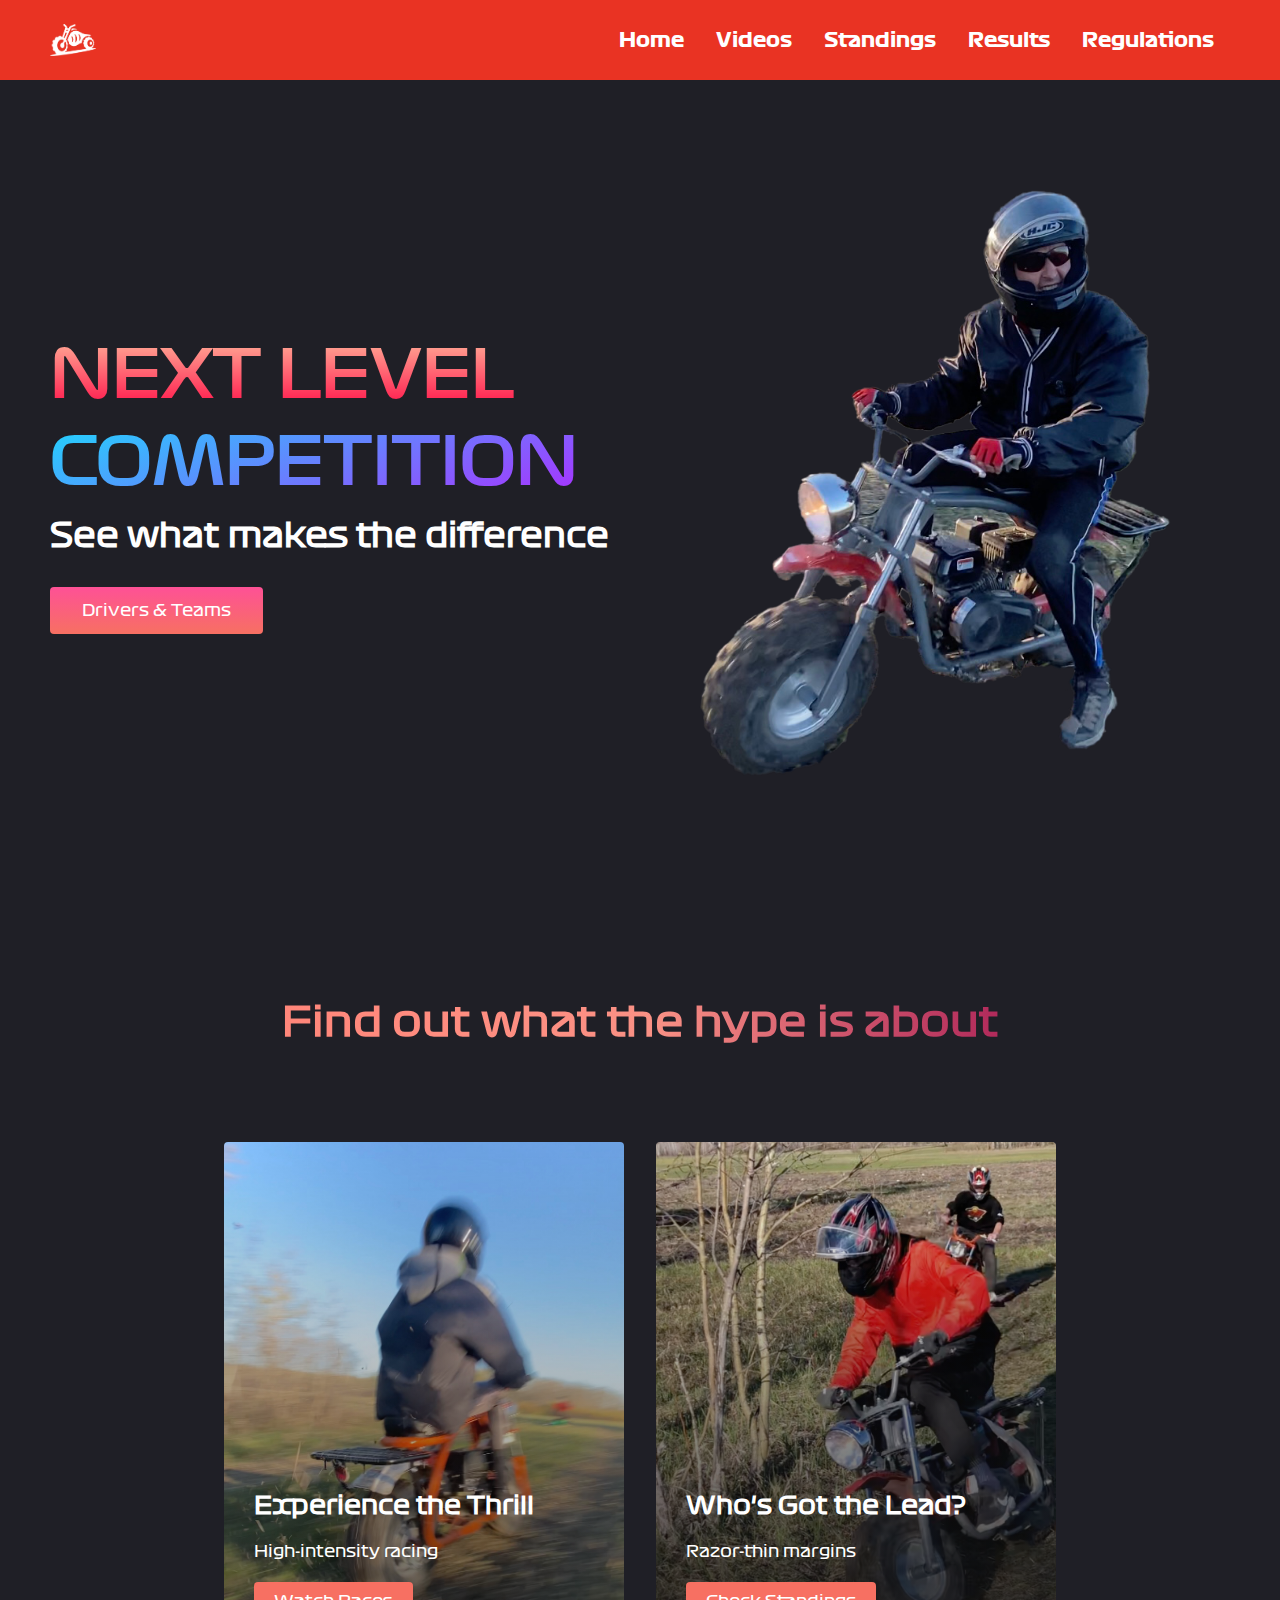
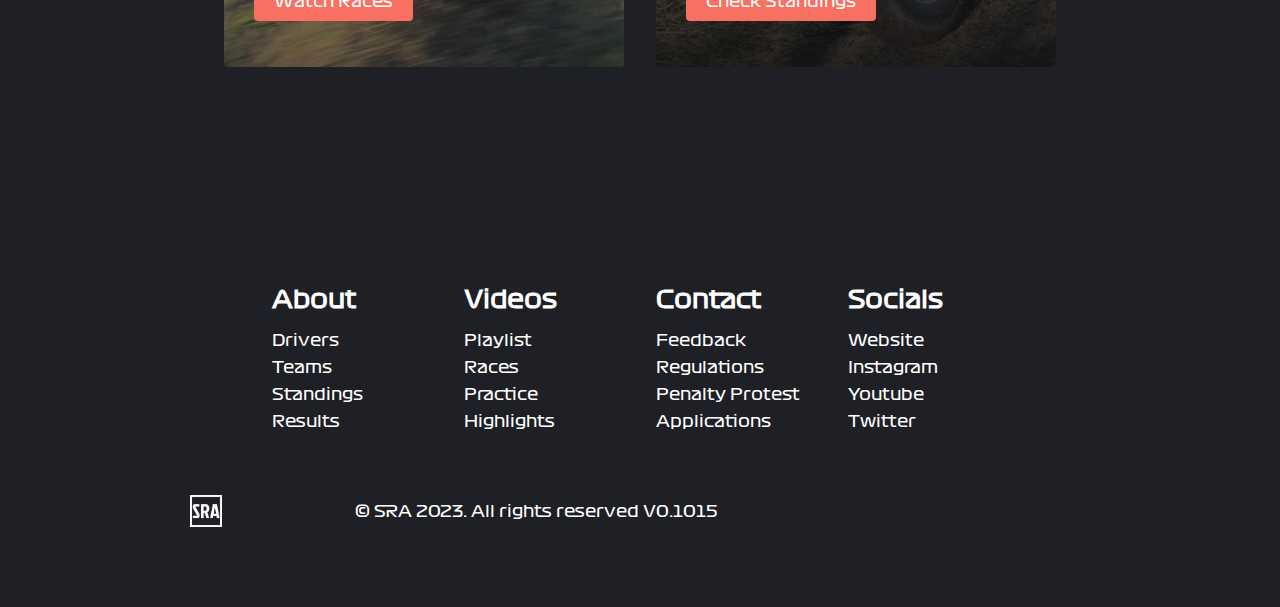
==== index.html @ e465f299 "change title and add colour" ====
<!DOCTYPE html>
<html lang="en">
  <head>
    <meta charset="UTF-8" />
    <meta name="viewport" content="width=device-width, initial-scale=1.0" />
    <meta name="theme-color" content="rgb(233, 51, 35)">
    <title>Mini Bike Racing</title>
    <link rel="stylesheet" href="styles.css" />
    <link
      rel="stylesheet"
      href="https://use.fontawesome.com/releases/v5.14.0/css/all.css"
      integrity="sha384-HzLeBuhoNPvSl5KYnjx0BT+WB0QEEqLprO+NBkkk5gbc67FTaL7XIGa2w1L0Xbgc"
      crossorigin="anonymous"
    />
  </head>
  <body>
    <!-- Navbar Section -->
    <nav class="navbar">
      <div class="navbar__container">
        <a href="/" id="navbar__logo"><img src="images/mbrBanner.PNG" style="height: 32px;"></a>
        <div class="navbar__toggle" id="mobile-menu">
          <span class="bar"></span> <span class="bar"></span>
          <span class="bar"></span>
        </div>
        <ul class="navbar__menu">
          <li class="navbar__item">
            <a href="/" class="navbar__links">Home</a>
          </li>
          <li class="navbar__item">
            <a href="/tech.html" class="navbar__links">Videos</a>
          </li>
          <li class="navbar__item">
            <a href="/" class="navbar__links">Standings</a>
          </li>
          <li class="navbar__item">
            <a href="/" class="navbar__links">Results</a>
          </li>
          <li class="navbar__item">
            <a href="/" class="navbar__links">Regulations</a>
          </li>
        </ul>
      </div>
    </nav>

    <!-- Hero Section -->
    <div class="main">
      <div class="main__container">
        <div class="main__content">
          <h1>NEXT LEVEL</h1>
          <h2>COMPETITION</h2>
          <p>See what makes the difference</p>
          <button class="main__btn"><a href="#">Drivers & Teams</a></button>
        </div>
        <div class="main__img--container">
          <img id="main__img" src="images/Layer 0.png" />
        </div>
      </div>
    </div>

    <!-- Services Section -->
    <div class="services">
      <h1>Find out what the hype is about</h1>
      <div class="services__container">
        <div class="services__card">
          <h2>Experience the Thrill</h2>
          <p>High-intensity racing</p>
          <button>Watch Races</button>
        </div>
        <div class="services__card">
          <h2>Who's Got the Lead?</h2>
          <p>Razor-thin margins</p>
          <button>Check Standings</button>
        </div>
      </div>
    </div>

    <!-- Footer Section -->
    <div class="footer__container">
      <div class="footer__links">
        <div class="footer__link--wrapper">
          <div class="footer__link--items">
            <h2>About</h2>
            <a href="/">Drivers</a> <a href="/">Teams</a>
            <a href="/">Standings</a> <a href="/">Results</a>
          </div>
          <div class="footer__link--items">
            <h2>Videos</h2>
            <a href="/">Playlist</a> <a href="/">Races</a>
            <a href="/">Practice</a> <a href="/">Highlights</a>
          </div>
        </div>
        <div class="footer__link--wrapper">
          <div class="footer__link--items">
            <h2>Contact</h2>
            <a href="/">Feedback</a> <a href="/">Regulations</a>
            <a href="/">Penalty Protest</a> <a href="/">Applications</a>
          </div>
          <div class="footer__link--items">
            <h2>Socials</h2>
            <a href="/">Website</a> <a href="/">Instagram</a>
            <a href="/">Youtube</a> <a href="/">Twitter</a>
          </div>
        </div>
      </div>
      <section class="social__media">
        <div class="social__media--wrap">
          <div class="footer__logo">
            <a href="/" id="footer__logo"><img src="images/sraFooter.PNG" style="height: 32px;"></a>
          </div>
          <p class="website__rights">© SRA 2023. All rights reserved V0.1015</p>
          <div class="social__icons">
            <a
              class="social__icon--link"
              href="/"
              target="_blank"
              aria-label="Safari"
            >
              <i class="fab fa-safari"></i>
            </a>
            <a
              class="social__icon--link"
              href="/"
              target="_blank"
              aria-label="Instagram"
            >
              <i class="fab fa-instagram"></i>
            </a>
            <a
              class="social__icon--link"
              href="/"
              target="_blank"
              aria-label="Youtube"
            >
              <i class="fab fa-youtube"></i>
            </a>
            <a
              class="social__icon--link"
              href="/"
              target="_blank"
              aria-label="Twitter"
            >
              <i class="fab fa-twitter"></i>
            </a>
          </div>
        </div>
      </section>
    </div>
    <script src="app.js"></script>
  </body>
</html>
---- styles.css ----
@font-face {
  font-family: 'Formula1-Regular';
  src: url('fonts/Formula1-Regular.ttf');
}
@font-face {
  font-family: 'Formula1-Bold';
  src: url('fonts/Formula1-Bold.ttf');
}
@font-face {
  font-family: 'Formula1-Black';
  src: url('fonts/Formula1-Black.ttf');
}
@font-face {
  font-family: 'Formula1-Wide';
  src: url('fonts/Formula1-Wide.ttf');
}

* {
  box-sizing: border-box;
  margin: 0;
  padding: 0;
  font-family: 'Formula1-Regular';
}

body {
  background-color: rgb(31, 31, 38);
}

/* -------------------------------------------------- Navbar CSS */
.navbar {
  background: rgb(233, 51, 35);
  height: 80px;
  display: flex;
  justify-content: center;
  align-items: center;
  font-size: 1.2rem;
  position: sticky;
  top: 0;
  z-index: 999;
}

.navbar__container {
  display: flex;
  justify-content: space-between;
  height: 80px;
  z-index: 1;
  width: 100%;
  max-width: 1300px;
  margin-right: auto;
  margin-left: auto;
  padding-right: 50px;
  padding-left: 50px;
}

#navbar__logo {
  background-color: #ff8177;
  background-image: linear-gradient(to top, #ff0844 0%, #ffb199 100%);
  background-size: 100%;
  -webkit-background-clip: text;
  -moz-background-clip: text;
  -webkit-text-fill-color: transparent;
  -moz-text-fill-color: transparent;
  display: flex;
  align-items: center;
  cursor: pointer;
  text-decoration: none;
  font-size: 2rem;
}

.navbar__menu {
  display: flex;
  align-items: center;
  list-style: none;
  text-align: center;
}

.navbar__item {
  height: 48px;
}

.navbar__links {
  font-family: 'Formula1-Bold';
  color: white;
  display: flex;
  align-items: center;
  justify-content: center;
  text-decoration: none;
  padding: 0 1rem;
  height: 100%;
}

.navbar__links:hover {
  background: rgb(31, 31, 38);
  transition: all 0.3s ease;
}

/* -------------------------------------------------- Mobile Responsive */
@media screen and (max-width: 960px) {
  .navbar__container {
    display: flex;
    justify-content: space-between;
    height: 80px;
    z-index: 1;
    width: 100%;
    max-width: 1300px;
    padding: 0;
  }

  .navbar__menu {
    display: grid;
    grid-template-columns: auto;
    margin: 0;
    width: 100%;
    position: absolute;
    top: 50px;
    opacity: 0;
    pointer-events: none;
    transition: all 0.3s ease;
    height: 15rem;
    z-index: -1;
  }

  .navbar__menu.active {
    background: rgb(233, 51, 35);
    top: 100%;
    opacity: 1;
    pointer-events: all;
    transition: all 0.3s ease;
    z-index: 99;
    height: 15rem;
    font-size: 1.2rem;
  }

  #navbar__logo {
    padding-left: 25px;
  }

  .navbar__toggle .bar {
    width: 25px;
    height: 3px;
    margin: 5px auto;
    transition: all 0.3s ease-in-out;
    background: white;
  }

  .navbar__item {
    width: 100%;
  }

  .navbar__links {
    text-align: left;
    padding-top: 0.75rem;
    width: 100%;
    display: table;
  }

  #mobile-menu {
    position: absolute;
    top: 20%;
    right: 5%;
    transform: translate(5%, 20%);
  }

  .navbar__toggle .bar {
    display: block;
    cursor: pointer;
  }

  #mobile-menu.is-active .bar:nth-child(2) {
    opacity: 0;
  }

  #mobile-menu.is-active .bar:nth-child(1) {
    transform: translateY(8px) rotate(-45deg);
  }

  #mobile-menu.is-active .bar:nth-child(3) {
    transform: translateY(-8px) rotate(45deg);
  }
}

/* -------------------------------------------------- Main Content CSS */
.main {
  background-color: rgb(31, 31, 38);
}

.main__container {
  display: grid;
  grid-template-columns: 1fr 1fr;
  align-items: center;
  justify-self: center;
  margin: 0 auto;
  height: 90vh;
  background-color: rgb(31, 31, 38);
  z-index: 1;
  width: 100%;
  max-width: 1300px;
  padding-right: 50px;
  padding-left: 50px;
}

.main__content {
  color: white;
  width: 100%;
}

.main__content h1 {
  font-size: 4rem;
  background-color: #ff8177;
  background-image: linear-gradient(to top, #ff0844 0%, #ffb199 100%);
  background-size: 100%;
  -webkit-background-clip: text;
  -moz-background-clip: text;
  -webkit-text-fill-color: transparent;
  -moz-text-fill-color: transparent;
}

.main__content h2 {
  font-size: 4rem;
  margin-top: 10px;
  background-color: #ff8177;
  background-image: linear-gradient(-20deg, #b721ff 0%, #21d4fd 100%);
  background-size: 100%;
  -webkit-background-clip: text;
  -moz-background-clip: text;
  -webkit-text-fill-color: transparent;
  -moz-text-fill-color: transparent;
}

.main__content p {
  margin-top: 1rem;
  font-size: 2rem;
  font-weight: 700;
}

.main__btn {
  font-size: 1rem;
  background-image: linear-gradient(to top, #f77062 0%, #fe5196 100%);
  padding: 14px 32px;
  border: none;
  border-radius: 4px;
  color: white;
  margin-top: 2rem;
  cursor: pointer;
  position: relative;
  transition: all 0.35s;
  outline: none;
}

.main__btn a {
  position: relative;
  z-index: 2;
  color: white;
  text-decoration: none;
}

.main__btn:after {
  position: absolute;
  content: '';
  top: 0;
  left: 0;
  width: 0;
  height: 100%;
  background: #4837ff;
  transition: all 0.35s;
  border-radius: 4px;
}

.main__btn:hover {
  color: white;
}

.main__btn:hover:after {
  width: 100%;
}

.main__img--container {
  text-align: center;
}

#main__img {
  height: 80%;
  width: 80%;
}

/* -------------------------------------------------- Mobile Responsive */
@media screen and (max-width: 768px) {
  .main__container {
    display: grid;
    grid-template-columns: auto;
    align-items: center;
    justify-self: center;
    width: 100%;
    margin: 0 auto;
    height: 90vh;
  }

  .main__content {
    text-align: center;
    margin-bottom: 4rem;
  }

  .main__content h1 {
    font-size: 2.5rem;
    margin-top: 2rem;
  }

  .main__content h2 {
    font-size: 3rem;
  }

  .main__content p {
    margin-top: 1rem;
    font-size: 1.5rem;
  }
}

@media screen and (max-width: 480px) {
  .main__content h1 {
    font-size: 2rem;
    margin-top: 3rem;
  }

  .main__content h2 {
    font-size: 2rem;
  }

  .main__content p {
    margin-top: 2rem;
    font-size: 1.5rem;
  }

  .main__btn {
    padding: 12px 36px;
    margin: 2.5rem 0;
  }
}

/* -------------------------------------------------- Services Section */
.services {
  background: rgb(31, 31, 38);
  display: flex;
  flex-direction: column;
  justify-content: center;
  align-items: center;
  height: 100vh;
}

.services h1 {
  background-color: #ff8177;
  background-image: linear-gradient(
    to right,
    #ff8177 0%,
    #ff867a 0%,
    #ff8c7f 21%,
    #f99185 52%,
    #cf556c 78%,
    #b12a5b 100%
  );
  background-size: 100%;
  -webkit-background-clip: text;
  -moz-background-clip: text;
  -webkit-text-fill-color: transparent;
  -moz-text-fill-color: transparent;
  margin-bottom: 5rem;
  font-size: 2.5rem;
  text-align: center;
}

.services__container {
  display: flex;
  justify-content: center;
  flex-wrap: wrap;
}

.services__card {
  margin: 1rem;
  height: 525px;
  width: 400px;
  border-radius: 4px;
  background-image: linear-gradient(
      to bottom,
      rgba(0, 0, 0, 0) 0%,
      rgba(17, 17, 17, 0.6) 100%
    ),
    url('images/File13.jpg');
  background-size: cover;
  position: relative;
  color: white;
  transform: scale(1);
  transition: 0.2s ease-out;
}

.services__card:before {
  opacity: 0.2;
}

.services__card:nth-child(2) {
  background-image: linear-gradient(
      to bottom,
      rgba(0, 0, 0, 0) 0%,
      rgba(17, 17, 17, 0.9) 100%
    ),
    url('images/File14.jpg');
}

.services__card h2 {
  position: absolute;
  top: 350px;
  left: 30px;
}

.services__card p {
  position: absolute;
  top: 400px;
  left: 30px;
}

.services__card button {
  color: white;
  padding: 10px 20px;
  border: none;
  outline: none;
  border-radius: 4px;
  background: #f77062;
  position: absolute;
  top: 440px;
  left: 30px;
  font-size: 1rem;
}

.services__card button:hover {
  cursor: pointer;
}

.services__card:hover {
  transform: scale(1.075);
  transition: 0.2s ease-in;
  cursor: pointer;
}

@media screen and (max-width: 960px) {
  .services {
    height: 1600px;
  }

  .services h1 {
    font-size: 2rem;
    margin-top: 12rem;
  }
}

@media screen and (max-width: 480px) {
  .services {
    height: 1400px;
  }

  .services h1 {
    font-size: 1.2rem;
  }

  .services__card {
    width: 300px;
  }
}

/* -------------------------------------------------- Footer CSS */
.footer__container {
  background-color: rgb(31, 31, 38);
  padding: 5rem 0;
  display: flex;
  flex-direction: column;
  justify-content: center;
  align-items: center;
}

#footer__logo {
  color: white;
  display: flex;
  align-items: center;
  cursor: pointer;
  text-decoration: none;
  font-size: 2rem;
}

.footer__links {
  width: 100%;
  max-width: 1000px;
  display: flex;
  justify-content: center;
}

.footer__link--wrapper {
  display: flex;
}

.footer__link--items {
  display: flex;
  flex-direction: column;
  align-items: flex-start;
  margin: 16px;
  text-align: left;
  width: 160px;
  box-sizing: border-box;
}

.footer__link--items h2 {
  margin-bottom: 16px;
}

.footer__link--items > h2 {
  color: white;
}

.footer__link--items a {
  color: white;
  text-decoration: none;
  margin-bottom: 0.5rem;
}

.footer__link--items a:hover {
  color: #e9e9e9;
  transition: 0.3s ease-out;
}

/* -------------------------------------------------- Social Icons */
.social__icon--link {
  color: white;
  font-size: 24px;
}

.social__media {
  max-width: 1000px;
  width: 100%;
}

.social__media--wrap {
  display: flex;
  justify-content: space-between;
  align-items: center;
  width: 90%;
  max-width: 1000px;
  margin: 40px auto 0 auto;
}

.social__icons {
  display: flex;
  justify-content: space-between;
  align-items: center;
  width: 240px;
}

.social__logo {
  color: white;
  justify-self: start;
  margin-left: 20px;
  cursor: pointer;
  text-decoration: none;
  font-size: 2rem;
  display: flex;
  align-items: center;
  margin-bottom: 16px;
}

.website__rights {
  color: white;
}

@media screen and (max-width: 820px) {
  .footer__links {
    padding-top: 2rem;
  }

  #footer__logo {
    margin-bottom: 2rem;
  }

  .website__rights {
    margin-bottom: 2rem;
    text-align: center;
  }

  .footer__link--wrapper {
    flex-direction: column;
  }

  .social__media--wrap {
    flex-direction: column;
  }
}

@media screen and (max-width: 480px) {
  .footer__link--items {
    margin: 0;
    padding: 10px;
    width: 100%;
  }
}
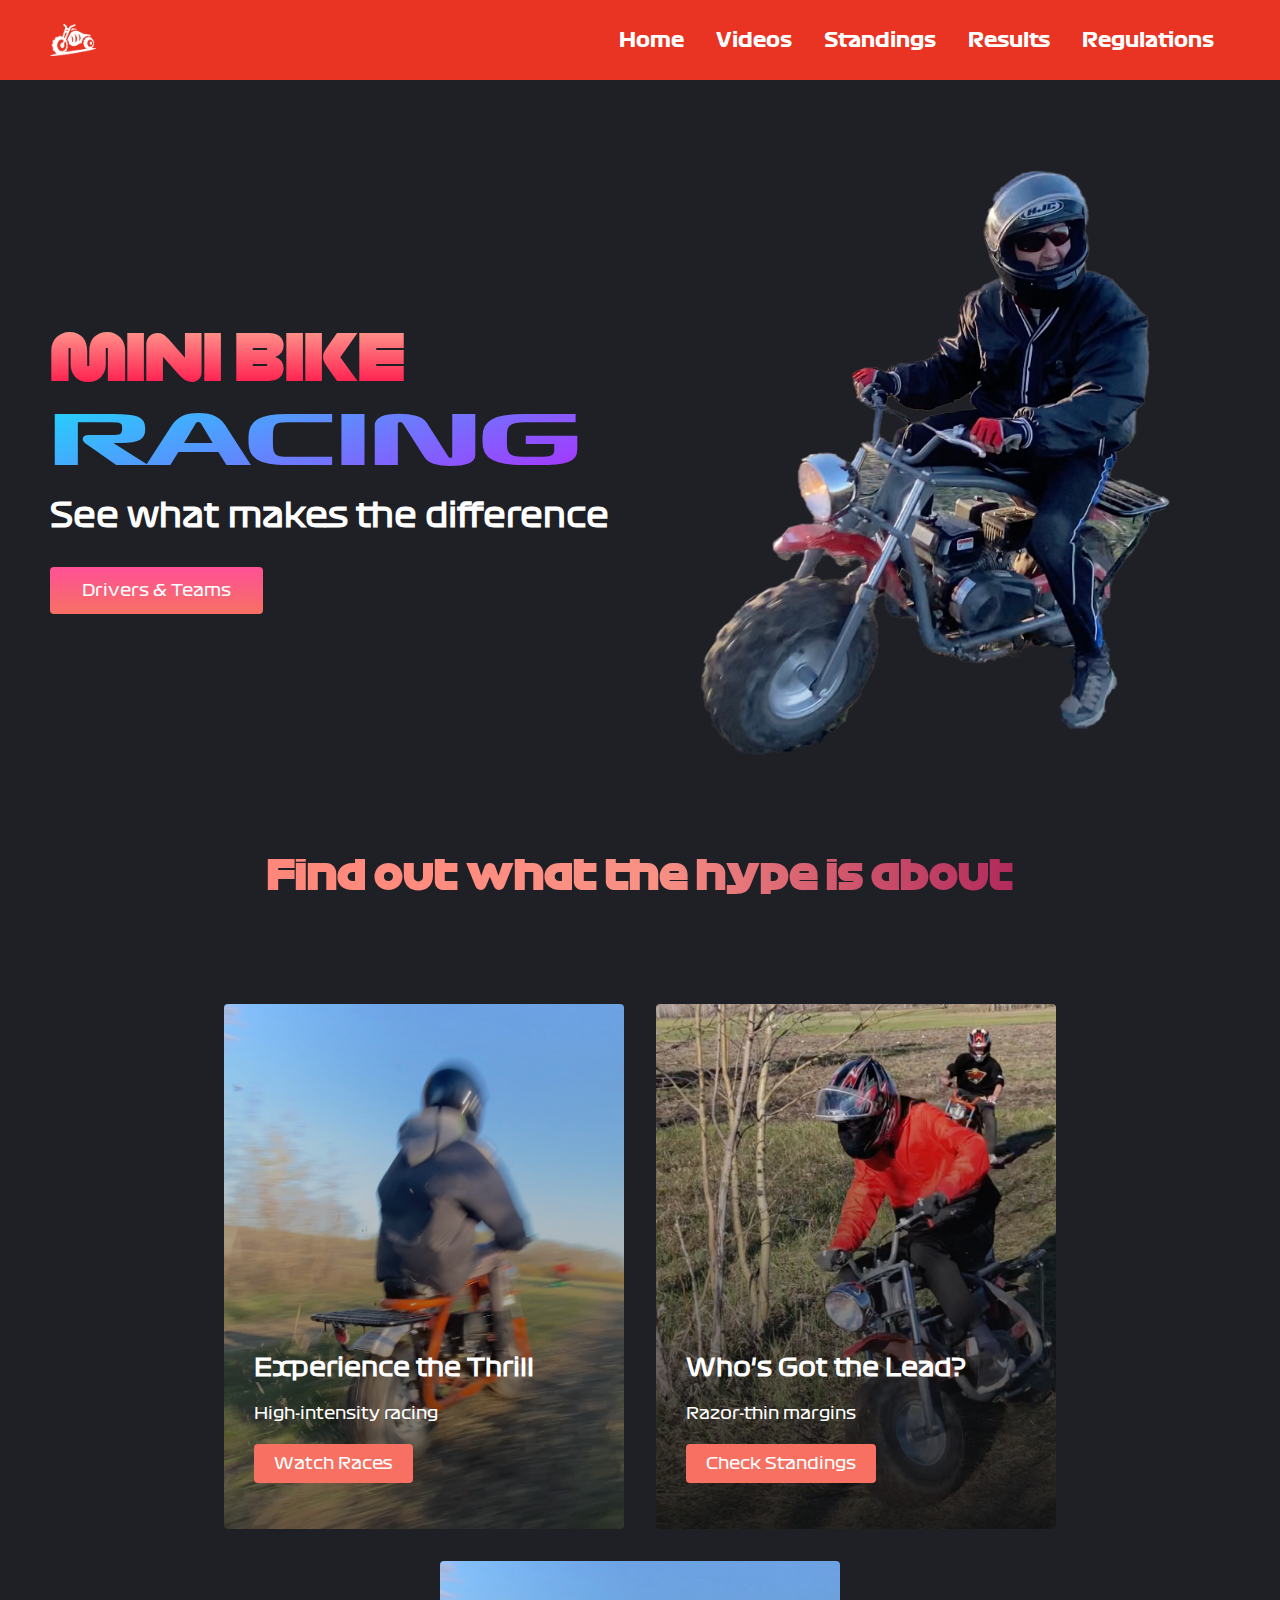
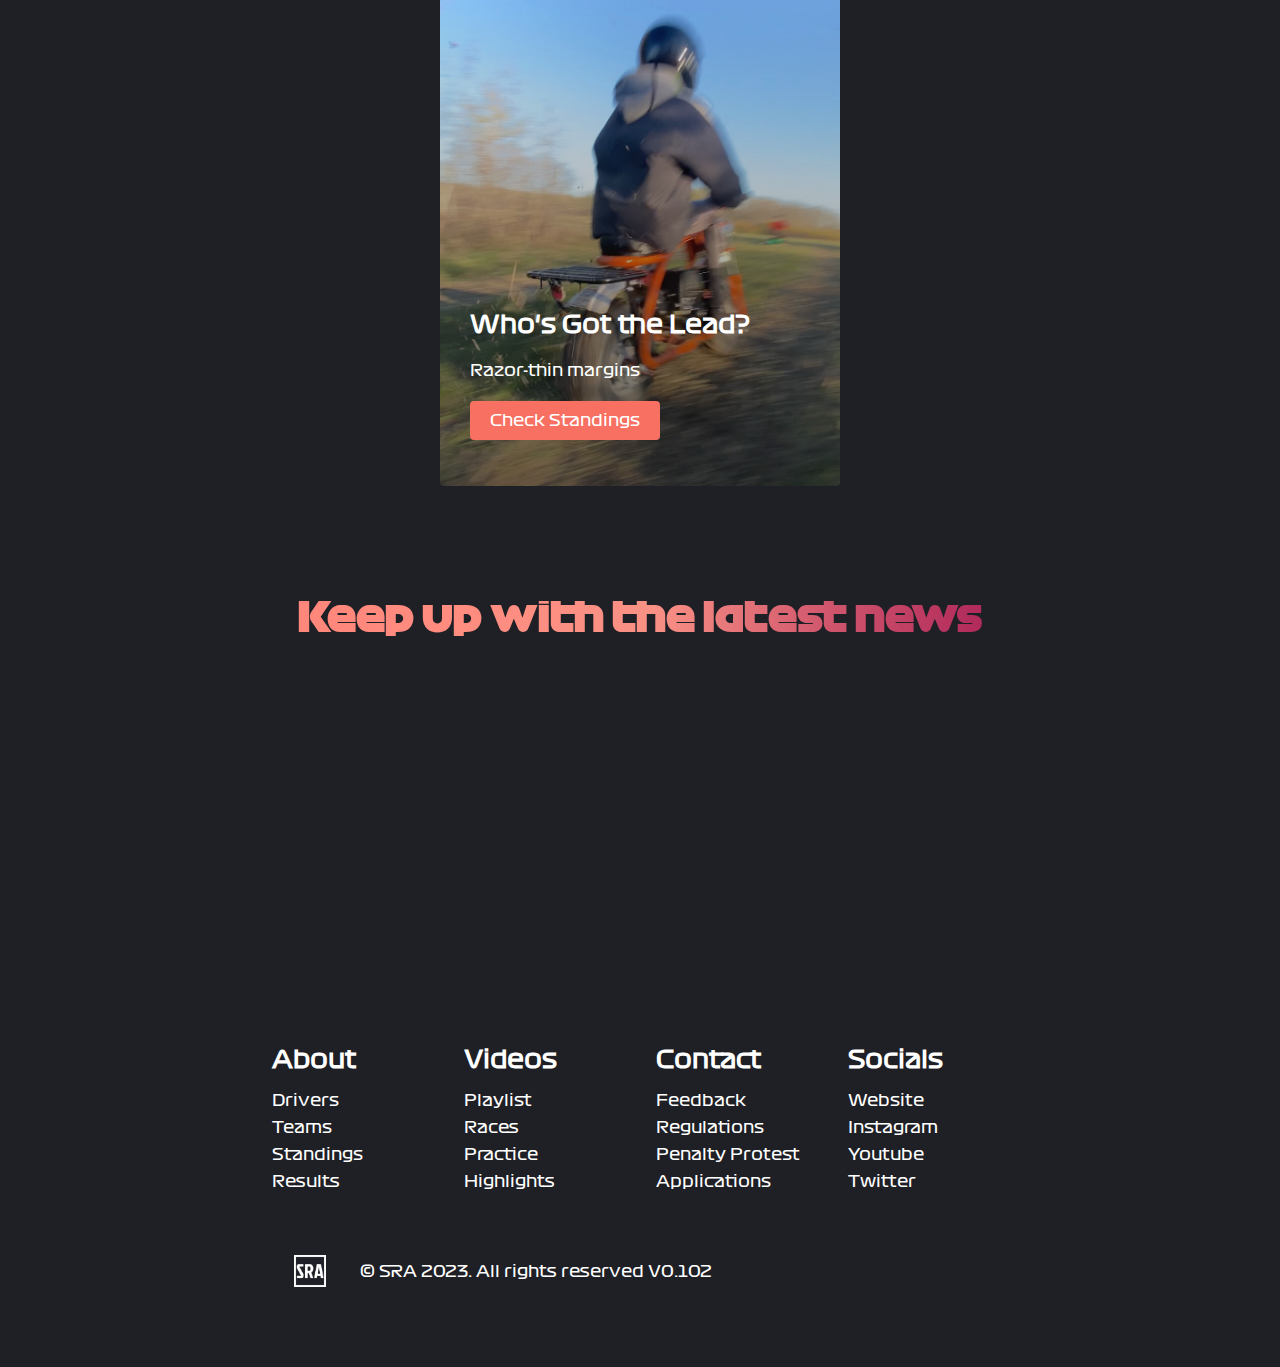
==== commit aeef347d: "spacing and socials" ====
--- a/index.html
+++ b/index.html
@@ -3,7 +3,8 @@
   <head>
     <meta charset="UTF-8" />
     <meta name="viewport" content="width=device-width, initial-scale=1.0" />
-    <meta name="theme-color" content="rgb(233, 51, 35)">
+    <meta name="theme-color" content="rgb(233, 51, 35)" />
+    <link rel="manifest" href="/manifest.json" />
     <title>Mini Bike Racing</title>
     <link rel="stylesheet" href="styles.css" />
     <link
@@ -17,7 +18,9 @@
     <!-- Navbar Section -->
     <nav class="navbar">
       <div class="navbar__container">
-        <a href="/" id="navbar__logo"><img src="images/mbrBanner.PNG" style="height: 32px;"></a>
+        <a href="/" id="navbar__logo"
+          ><img src="images/mbrBanner.PNG" style="height: 32px"
+        /></a>
         <div class="navbar__toggle" id="mobile-menu">
           <span class="bar"></span> <span class="bar"></span>
           <span class="bar"></span>
@@ -46,8 +49,8 @@
     <div class="main">
       <div class="main__container">
         <div class="main__content">
-          <h1>NEXT LEVEL</h1>
-          <h2>COMPETITION</h2>
+          <h1>MINI BIKE</h1>
+          <h2>RACING</h2>
           <p>See what makes the difference</p>
           <button class="main__btn"><a href="#">Drivers & Teams</a></button>
         </div>
@@ -71,7 +74,30 @@
           <p>Razor-thin margins</p>
           <button>Check Standings</button>
         </div>
+        <div class="services__card">
+          <h2>Who's Got the Lead?</h2>
+          <p>Razor-thin margins</p>
+          <button>Check Standings</button>
+        </div>
       </div>
+    </div>
+
+    <!-- Social Section -->
+    <div class="socials">
+      <h1>Keep up with the latest news</h1>
+      <div class="social__container">
+        <div class="socials__card">
+          <figure data-behold-id="Xzd3lpAfRhgJhJ6lMjYd"></figure>
+          <script src="https://w.behold.so/widget.js" type="module"></script>
+        </div>
+      </div>
+
+      <div class="social__container">
+        <div class="socials__card">
+          <iframe src="https://www.youtube.com/embed?listType=playlist&list=UU7q4B9eYAi0Mel7xm62YcnQ" frameBorder="0"></iframe>
+          <iframe src="https://www.youtube.com/embed?listType=playlist&list=UU7q4B9eYAi0Mel7xm62YcnQ&index=2" frameBorder="0"></iframe>
+          <iframe src="https://www.youtube.com/embed?listType=playlist&list=UU7q4B9eYAi0Mel7xm62YcnQ&index=3" frameBorder="0"></iframe>
+        </div>
     </div>
 
     <!-- Footer Section -->
@@ -105,9 +131,11 @@
       <section class="social__media">
         <div class="social__media--wrap">
           <div class="footer__logo">
-            <a href="/" id="footer__logo"><img src="images/sraFooter.PNG" style="height: 32px;"></a>
+            <a href="/" id="footer__logo"
+              ><img src="images/sraFooter.PNG" style="height: 32px"
+            /></a>
           </div>
-          <p class="website__rights">© SRA 2023. All rights reserved V0.1015</p>
+          <p class="website__rights">© SRA 2023. All rights reserved V0.102</p>
           <div class="social__icons">
             <a
               class="social__icon--link"
--- a/styles.css
+++ b/styles.css
@@ -1,29 +1,33 @@
 @font-face {
-  font-family: 'Formula1-Regular';
-  src: url('fonts/Formula1-Regular.ttf');
+  font-family: "Formula1-Regular";
+  src: url("fonts/Formula1-Regular.ttf");
 }
 @font-face {
-  font-family: 'Formula1-Bold';
-  src: url('fonts/Formula1-Bold.ttf');
+  font-family: "Formula1-Bold";
+  src: url("fonts/Formula1-Bold.ttf");
 }
 @font-face {
-  font-family: 'Formula1-Black';
-  src: url('fonts/Formula1-Black.ttf');
+  font-family: "Formula1-Black";
+  src: url("fonts/Formula1-Black.ttf");
 }
 @font-face {
-  font-family: 'Formula1-Wide';
-  src: url('fonts/Formula1-Wide.ttf');
+  font-family: "Formula1-Wide";
+  src: url("fonts/Formula1-Wide.ttf");
 }
 
 * {
   box-sizing: border-box;
   margin: 0;
   padding: 0;
-  font-family: 'Formula1-Regular';
+  font-family: "Formula1-Regular";
 }
 
 body {
   background-color: rgb(31, 31, 38);
+}
+
+h1 {
+  font-family: "Formula1-Black";
 }
 
 /* -------------------------------------------------- Navbar CSS */
@@ -79,7 +83,7 @@
 }
 
 .navbar__links {
-  font-family: 'Formula1-Bold';
+  font-family: "Formula1-Bold";
   color: white;
   display: flex;
   align-items: center;
@@ -190,7 +194,9 @@
   align-items: center;
   justify-self: center;
   margin: 0 auto;
-  height: 90vh;
+  height: 100%;
+  /* height: 90vh; */
+  margin-top: 10vh;
   background-color: rgb(31, 31, 38);
   z-index: 1;
   width: 100%;
@@ -206,6 +212,7 @@
 
 .main__content h1 {
   font-size: 4rem;
+  font-family: "Formula1-Black";
   background-color: #ff8177;
   background-image: linear-gradient(to top, #ff0844 0%, #ffb199 100%);
   background-size: 100%;
@@ -217,6 +224,7 @@
 
 .main__content h2 {
   font-size: 4rem;
+  font-family: "Formula1-Wide";
   margin-top: 10px;
   background-color: #ff8177;
   background-image: linear-gradient(-20deg, #b721ff 0%, #21d4fd 100%);
@@ -256,7 +264,7 @@
 
 .main__btn:after {
   position: absolute;
-  content: '';
+  content: "";
   top: 0;
   left: 0;
   width: 0;
@@ -292,7 +300,7 @@
     justify-self: center;
     width: 100%;
     margin: 0 auto;
-    height: 90vh;
+    height: 100%;
   }
 
   .main__content {
@@ -343,7 +351,7 @@
   flex-direction: column;
   justify-content: center;
   align-items: center;
-  height: 100vh;
+  height: 100%;
 }
 
 .services h1 {
@@ -362,7 +370,9 @@
   -moz-background-clip: text;
   -webkit-text-fill-color: transparent;
   -moz-text-fill-color: transparent;
-  margin-bottom: 5rem;
+  margin: 10vh 2.5vw;
+  /* margin-top: 10vh;
+  margin-bottom: 5rem; */
   font-size: 2.5rem;
   text-align: center;
 }
@@ -383,7 +393,7 @@
       rgba(0, 0, 0, 0) 0%,
       rgba(17, 17, 17, 0.6) 100%
     ),
-    url('images/File13.jpg');
+    url("images/File13.jpg");
   background-size: cover;
   position: relative;
   color: white;
@@ -401,7 +411,7 @@
       rgba(0, 0, 0, 0) 0%,
       rgba(17, 17, 17, 0.9) 100%
     ),
-    url('images/File14.jpg');
+    url("images/File14.jpg");
 }
 
 .services__card h2 {
@@ -440,20 +450,20 @@
 }
 
 @media screen and (max-width: 960px) {
-  .services {
+  /* .services {
     height: 1600px;
-  }
+  } */
 
   .services h1 {
     font-size: 2rem;
-    margin-top: 12rem;
+    /* margin-top: 12rem; */
   }
 }
 
 @media screen and (max-width: 480px) {
-  .services {
+  /* .services {
     height: 1400px;
-  }
+  } */
 
   .services h1 {
     font-size: 1.2rem;
@@ -462,6 +472,99 @@
   .services__card {
     width: 300px;
   }
+  .services__container h2 {
+    margin-top: -1rem;
+  }
+}
+
+/* -------------------------------------------------- Socials Section */
+.socials {
+  background: rgb(31, 31, 38);
+  display: flex;
+  flex-direction: column;
+  justify-content: center;
+  align-items: center;
+  height: 100%;
+}
+
+.socials h1 {
+  background-color: #ff8177;
+  background-image: linear-gradient(
+    to right,
+    #ff8177 0%,
+    #ff867a 0%,
+    #ff8c7f 21%,
+    #f99185 52%,
+    #cf556c 78%,
+    #b12a5b 100%
+  );
+  background-size: 100%;
+  -webkit-background-clip: text;
+  -moz-background-clip: text;
+  -webkit-text-fill-color: transparent;
+  -moz-text-fill-color: transparent;
+  margin: 10vh 2.5vw;
+  /* margin-top: 10vh;
+  margin-bottom: 5rem; */
+  font-size: 2.5rem;
+  text-align: center;
+}
+
+.socials__container {
+  display: flex;
+  justify-content: center;
+  flex-wrap: wrap;
+}
+
+.socials__card {
+  text-align: center;
+  margin: 1rem;
+  height: 100%;
+  width: 85vw;
+  border-radius: 4px;
+  position: relative;
+}
+
+.socials__card h2 {
+  position: absolute;
+  top: 350px;
+  left: 30px;
+}
+
+.socials__card p {
+  position: absolute;
+  top: 400px;
+  left: 30px;
+}
+
+@media screen and (max-width: 960px) {
+  /* .socials {
+    height: 1600px;
+  } */
+
+  .socials h1 {
+    font-size: 2rem;
+    /* margin-top: 12rem; */
+  }
+}
+
+@media screen and (max-width: 480px) {
+  /* .socials {
+    height: 50vh;
+  } */
+
+  .socials h1 {
+    font-size: 1.2rem;
+  }
+
+  .socials__card {
+    width: 90vw;
+  }
+}
+
+iframe {
+  margin: 1vh 0.5vw;
+  border-radius: 4px;
 }
 
 /* -------------------------------------------------- Footer CSS */
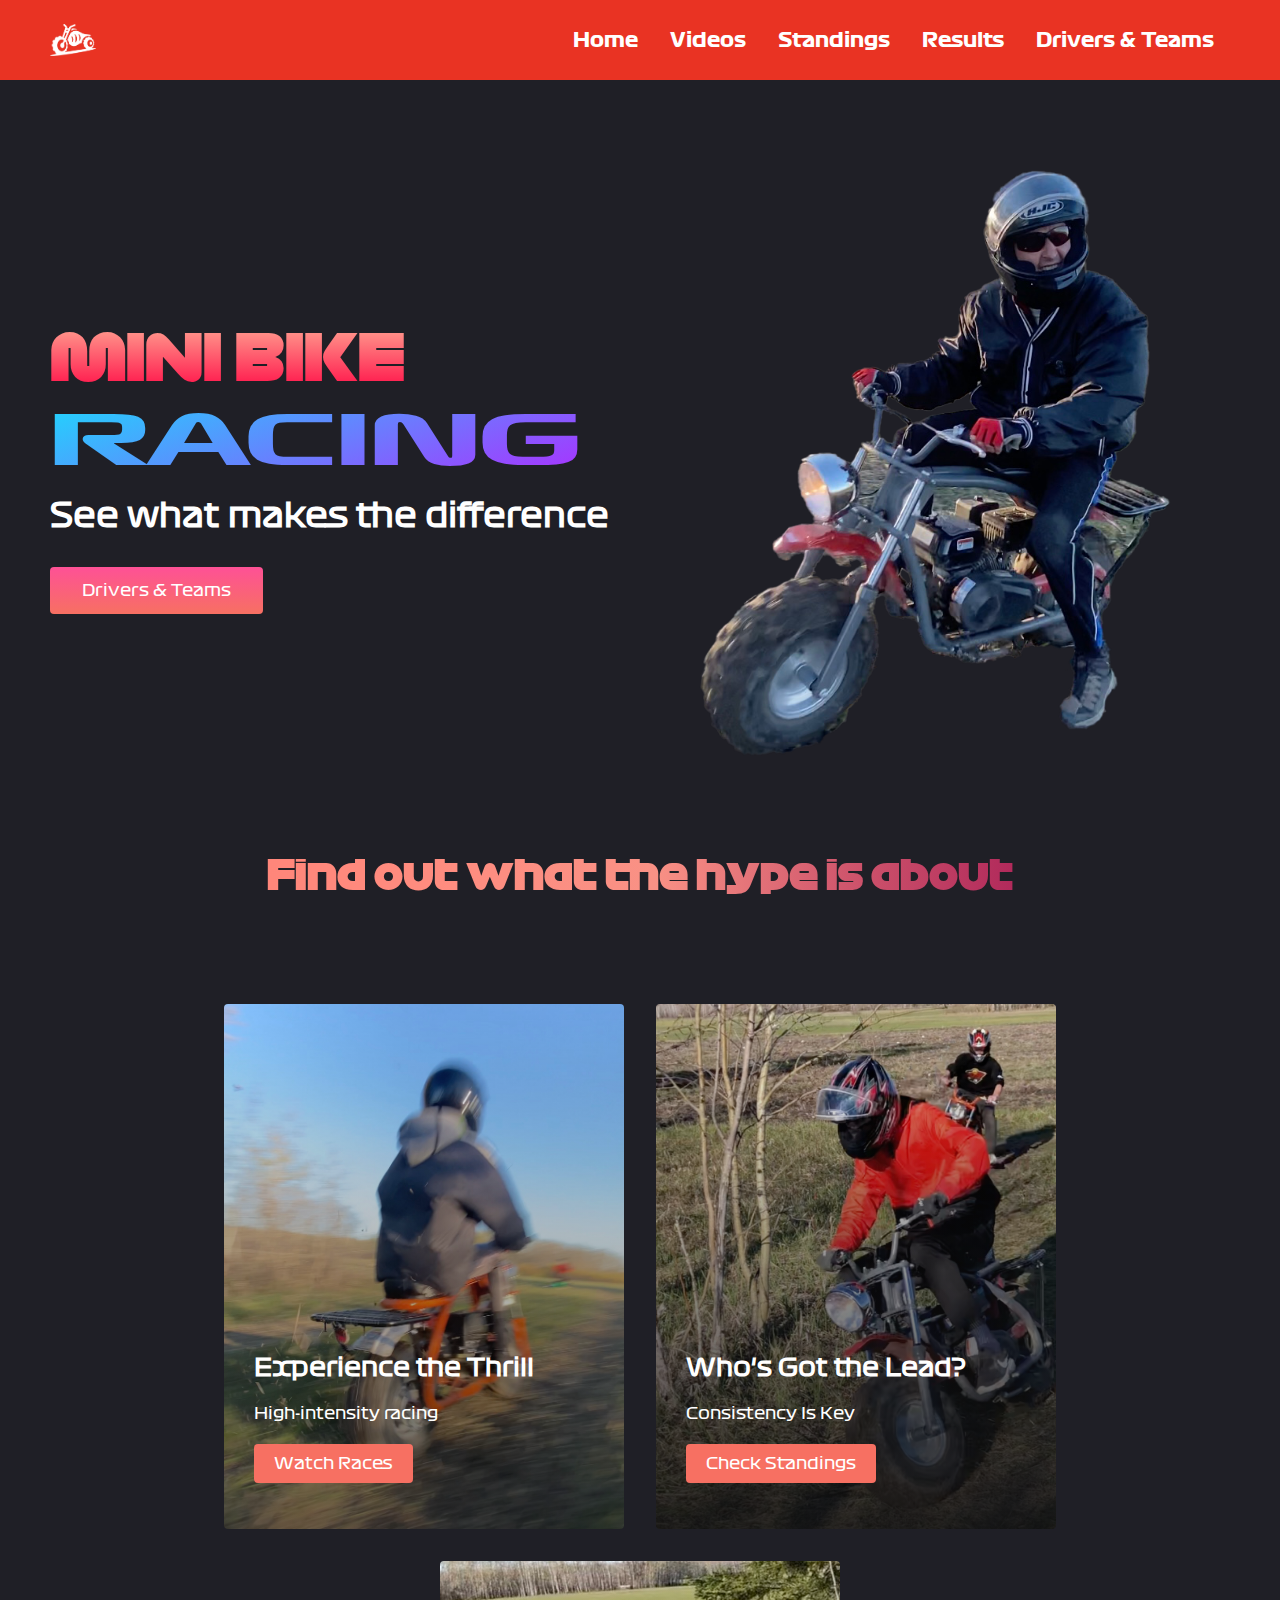
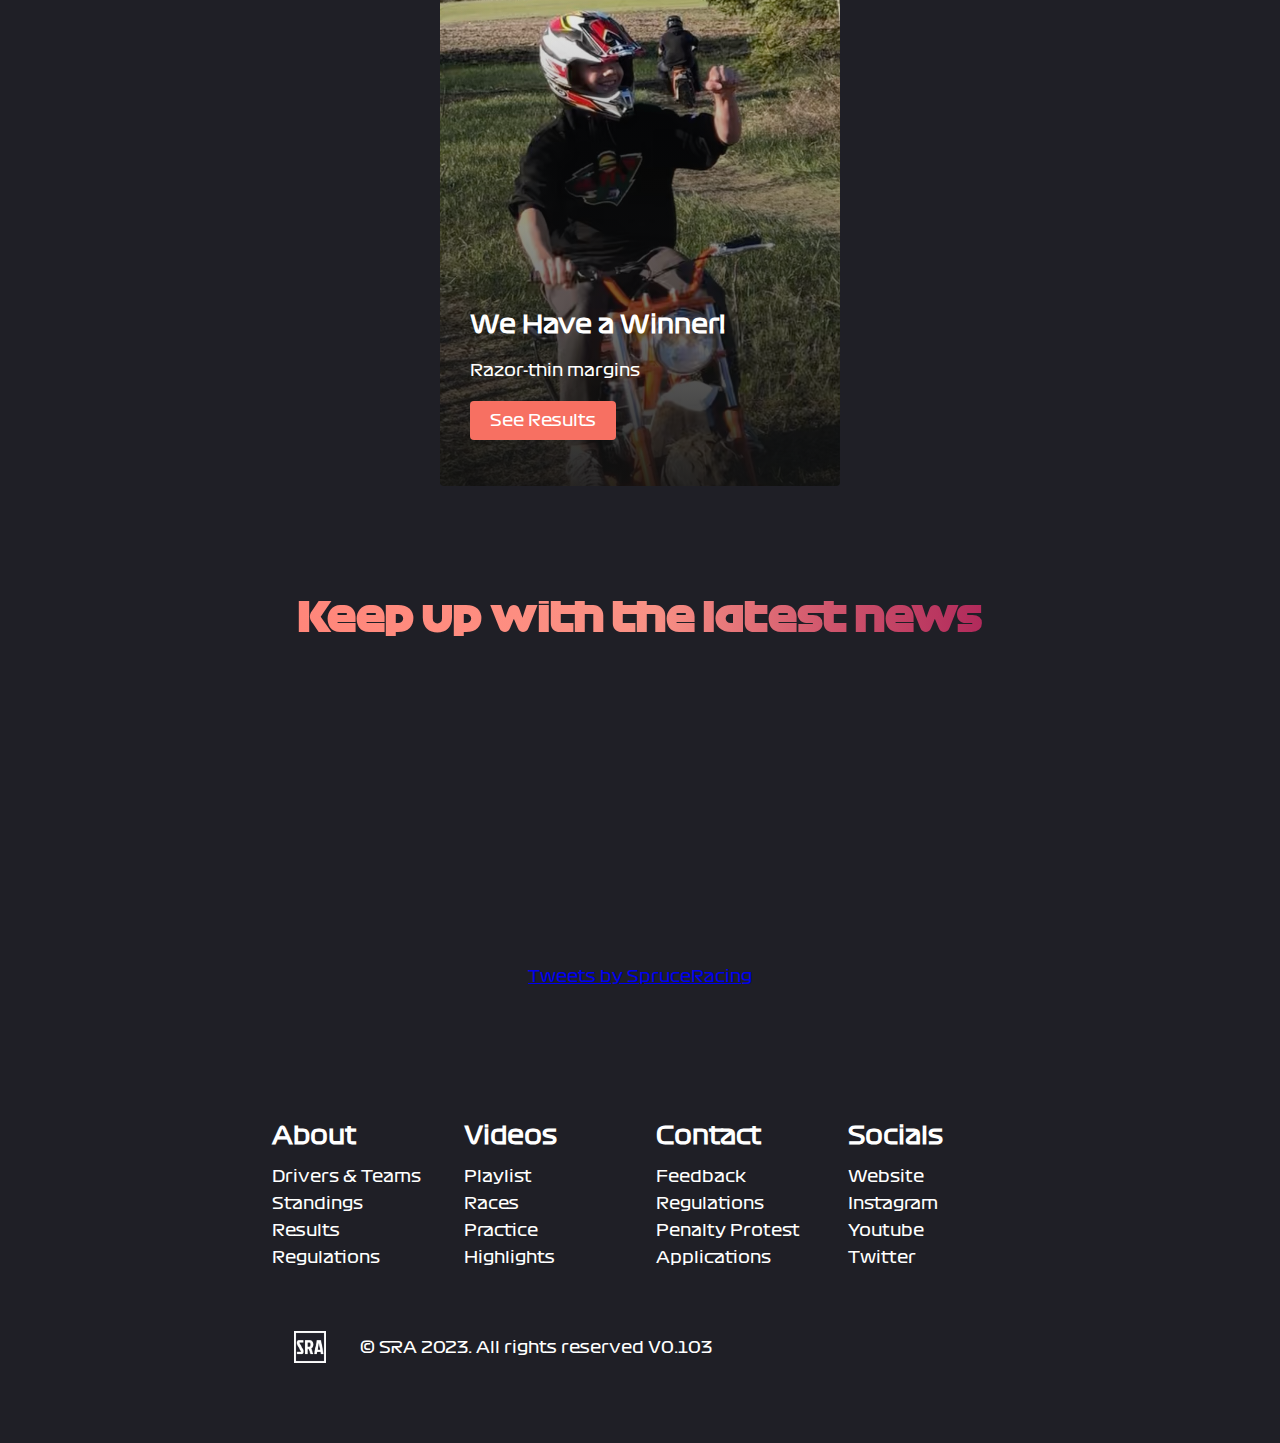
==== commit 9cae5dc1: "add embeds and video page" ====
--- a/index.html
+++ b/index.html
@@ -5,6 +5,7 @@
     <meta name="viewport" content="width=device-width, initial-scale=1.0" />
     <meta name="theme-color" content="rgb(233, 51, 35)" />
     <link rel="manifest" href="/manifest.json" />
+    <link rel="icon" type="image/x-icon" href="/images/favicon.001.ico">
     <title>Mini Bike Racing</title>
     <link rel="stylesheet" href="styles.css" />
     <link
@@ -30,7 +31,7 @@
             <a href="/" class="navbar__links">Home</a>
           </li>
           <li class="navbar__item">
-            <a href="/tech.html" class="navbar__links">Videos</a>
+            <a href="/videos.html" class="navbar__links">Videos</a>
           </li>
           <li class="navbar__item">
             <a href="/" class="navbar__links">Standings</a>
@@ -39,7 +40,7 @@
             <a href="/" class="navbar__links">Results</a>
           </li>
           <li class="navbar__item">
-            <a href="/" class="navbar__links">Regulations</a>
+            <a href="/" class="navbar__links">Drivers & Teams</a>
           </li>
         </ul>
       </div>
@@ -67,17 +68,17 @@
         <div class="services__card">
           <h2>Experience the Thrill</h2>
           <p>High-intensity racing</p>
-          <button>Watch Races</button>
+          <button onclick="location.href='/videos.html'">Watch Races</button>
         </div>
         <div class="services__card">
           <h2>Who's Got the Lead?</h2>
-          <p>Razor-thin margins</p>
+          <p>Consistency Is Key</p>
           <button>Check Standings</button>
         </div>
         <div class="services__card">
-          <h2>Who's Got the Lead?</h2>
+          <h2>We Have a Winner!</h2>
           <p>Razor-thin margins</p>
-          <button>Check Standings</button>
+          <button>See Results</button>
         </div>
       </div>
     </div>
@@ -87,18 +88,19 @@
       <h1>Keep up with the latest news</h1>
       <div class="social__container">
         <div class="socials__card">
+          <iframe src="https://www.youtube.com/embed?listType=playlist&list=UU7q4B9eYAi0Mel7xm62YcnQ&autoplay=1&mute=1&modestbranding=1&rel=0&controls=0" frameBorder="0"></iframe>
+          <iframe src="https://www.youtube.com/embed?listType=playlist&list=UU7q4B9eYAi0Mel7xm62YcnQ&index=2&autoplay=1&mute=1&modestbranding=1&rel=0&controls=0" frameBorder="0"></iframe>
+          <iframe src="https://www.youtube.com/embed?listType=playlist&list=UU7q4B9eYAi0Mel7xm62YcnQ&index=3&autoplay=1&mute=1&modestbranding=1&rel=0&controls=0" frameBorder="0"></iframe>
+        </div>
+        <div class="socials__card">
           <figure data-behold-id="Xzd3lpAfRhgJhJ6lMjYd"></figure>
           <script src="https://w.behold.so/widget.js" type="module"></script>
         </div>
+        <div class="socials__card">
+          <a class="twitter-timeline" data-width="100vw" data-height="500" data-dnt="true" data-theme="dark" href="https://twitter.com/SpruceRacing?ref_src=twsrc%5Etfw">Tweets by SpruceRacing</a>
+          <script async src="https://platform.twitter.com/widgets.js" charset="utf-8"></script>
+        </div>
       </div>
-
-      <div class="social__container">
-        <div class="socials__card">
-          <iframe src="https://www.youtube.com/embed?listType=playlist&list=UU7q4B9eYAi0Mel7xm62YcnQ" frameBorder="0"></iframe>
-          <iframe src="https://www.youtube.com/embed?listType=playlist&list=UU7q4B9eYAi0Mel7xm62YcnQ&index=2" frameBorder="0"></iframe>
-          <iframe src="https://www.youtube.com/embed?listType=playlist&list=UU7q4B9eYAi0Mel7xm62YcnQ&index=3" frameBorder="0"></iframe>
-        </div>
-    </div>
 
     <!-- Footer Section -->
     <div class="footer__container">
@@ -106,13 +108,13 @@
         <div class="footer__link--wrapper">
           <div class="footer__link--items">
             <h2>About</h2>
-            <a href="/">Drivers</a> <a href="/">Teams</a>
-            <a href="/">Standings</a> <a href="/">Results</a>
+            <a href="/">Drivers & Teams</a> <a href="/">Standings</a>
+            <a href="/">Results</a> <a href="/">Regulations</a>
           </div>
           <div class="footer__link--items">
             <h2>Videos</h2>
-            <a href="/">Playlist</a> <a href="/">Races</a>
-            <a href="/">Practice</a> <a href="/">Highlights</a>
+            <a href="/videos.html">Playlist</a> <a href="/videos.html">Races</a>
+            <a href="/videos.html">Practice</a> <a href="/videos.html">Highlights</a>
           </div>
         </div>
         <div class="footer__link--wrapper">
@@ -123,8 +125,8 @@
           </div>
           <div class="footer__link--items">
             <h2>Socials</h2>
-            <a href="/">Website</a> <a href="/">Instagram</a>
-            <a href="/">Youtube</a> <a href="/">Twitter</a>
+            <a href="/">Website</a> <a href="https://instagram.com/spruceracing?igshid=YmMyMTA2M2Y=">Instagram</a>
+            <a href="https://youtube.com/@sprucembr">Youtube</a> <a href="https://twitter.com/SpruceRacing?s=20&t=qeqcT5vOuWGnWf9o6OE4_g">Twitter</a>
           </div>
         </div>
       </div>
@@ -135,7 +137,7 @@
               ><img src="images/sraFooter.PNG" style="height: 32px"
             /></a>
           </div>
-          <p class="website__rights">© SRA 2023. All rights reserved V0.102</p>
+          <p class="website__rights">© SRA 2023. All rights reserved V0.103</p>
           <div class="social__icons">
             <a
               class="social__icon--link"
--- a/styles.css
+++ b/styles.css
@@ -136,13 +136,14 @@
   }
 
   #navbar__logo {
-    padding-left: 25px;
+    padding-left: 1rem;
   }
 
   .navbar__toggle .bar {
     width: 25px;
     height: 3px;
-    margin: 5px auto;
+    margin: 5px 0;
+    padding-right: 1rem;
     transition: all 0.3s ease-in-out;
     background: white;
   }
@@ -414,6 +415,15 @@
     url("images/File14.jpg");
 }
 
+.services__card:nth-child(3) {
+  background-image: linear-gradient(
+      to bottom,
+      rgba(0, 0, 0, 0) 0%,
+      rgba(17, 17, 17, 0.9) 100%
+    ),
+    url("images/File16.jpg");
+}
+
 .services__card h2 {
   position: absolute;
   top: 350px;
@@ -449,6 +459,7 @@
   cursor: pointer;
 }
 
+/* -------------------------------------------------- Mobile Responsive */
 @media screen and (max-width: 960px) {
   /* .services {
     height: 1600px;
@@ -503,7 +514,7 @@
   -moz-background-clip: text;
   -webkit-text-fill-color: transparent;
   -moz-text-fill-color: transparent;
-  margin: 10vh 2.5vw;
+  margin: 10vh 2.5vw 5vh;
   /* margin-top: 10vh;
   margin-bottom: 5rem; */
   font-size: 2.5rem;
@@ -518,7 +529,7 @@
 
 .socials__card {
   text-align: center;
-  margin: 1rem;
+  margin: 2.5rem 1rem;
   height: 100%;
   width: 85vw;
   border-radius: 4px;
@@ -565,6 +576,13 @@
 iframe {
   margin: 1vh 0.5vw;
   border-radius: 4px;
+  aspect-ratio: 16/9;
+  width: 20rem;
+}
+
+.twitter-timeline {
+  display: flex;
+  justify-content: center;
 }
 
 /* -------------------------------------------------- Footer CSS */
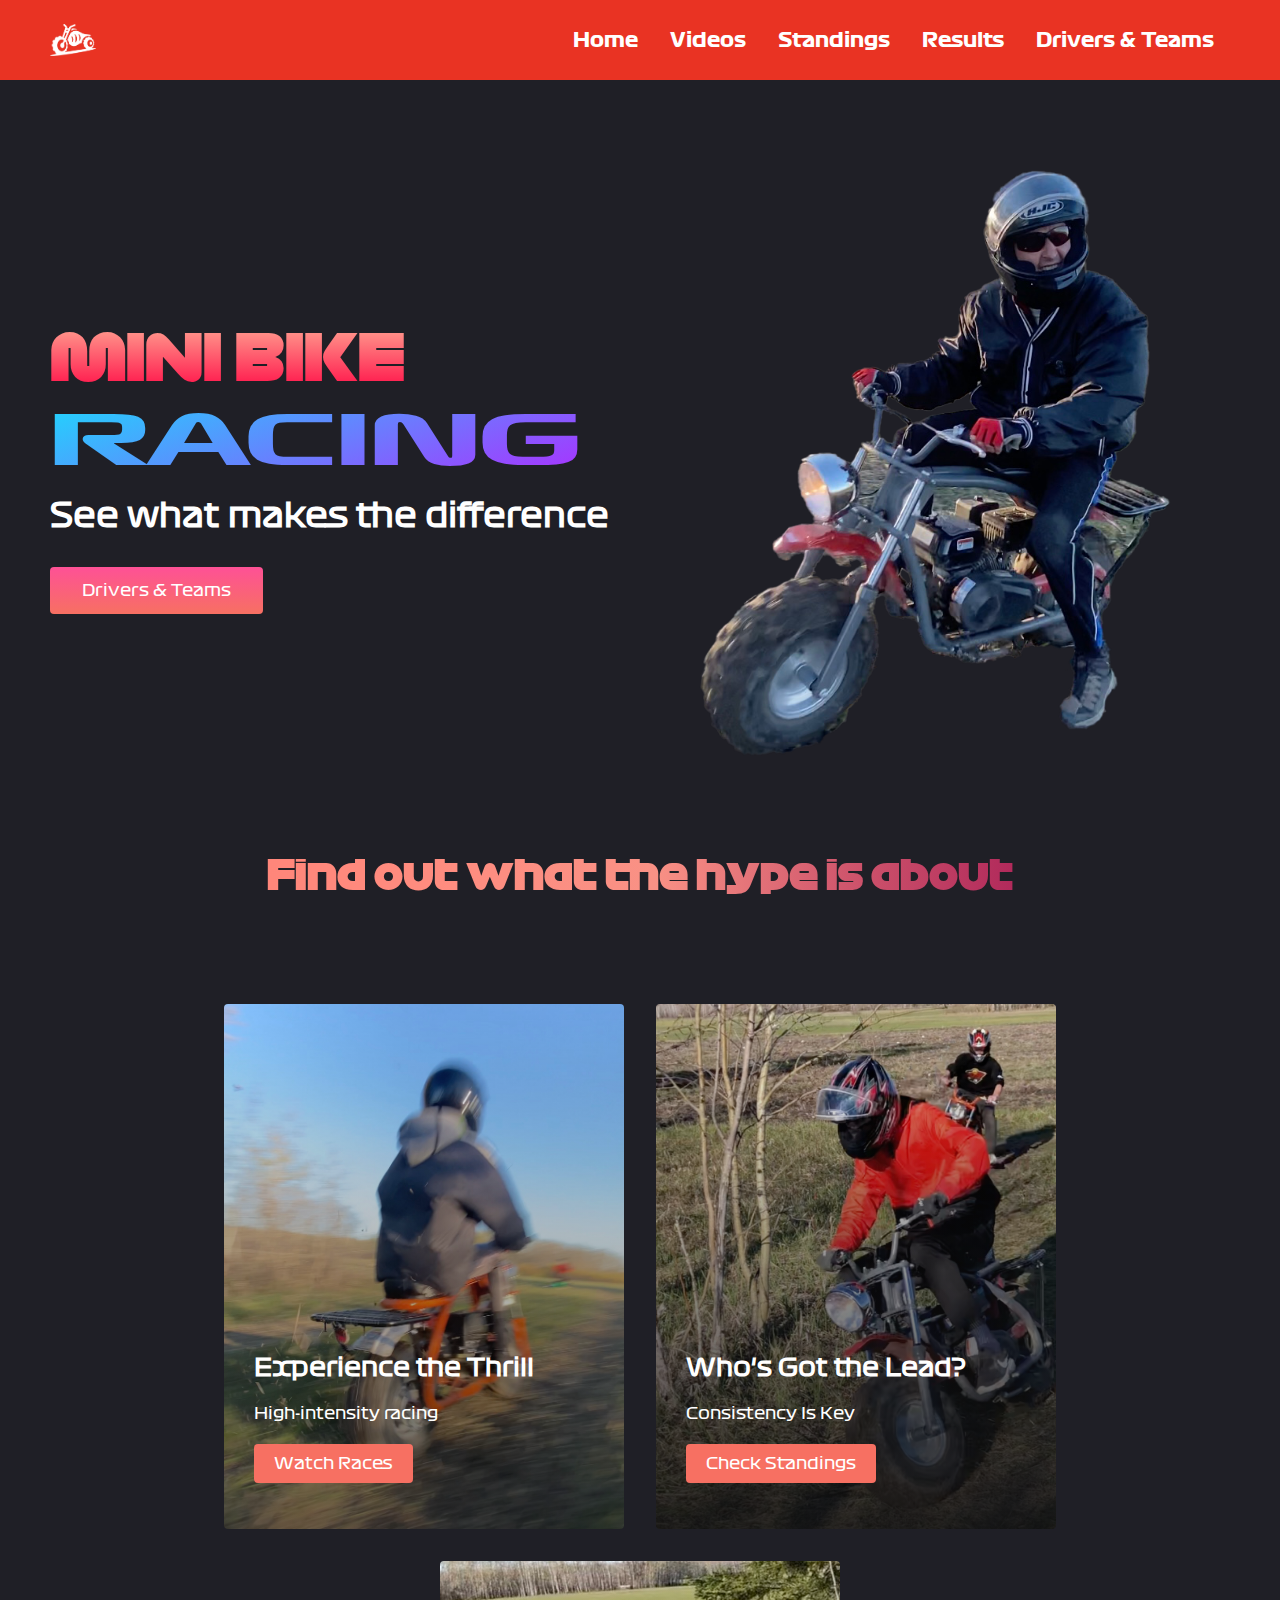
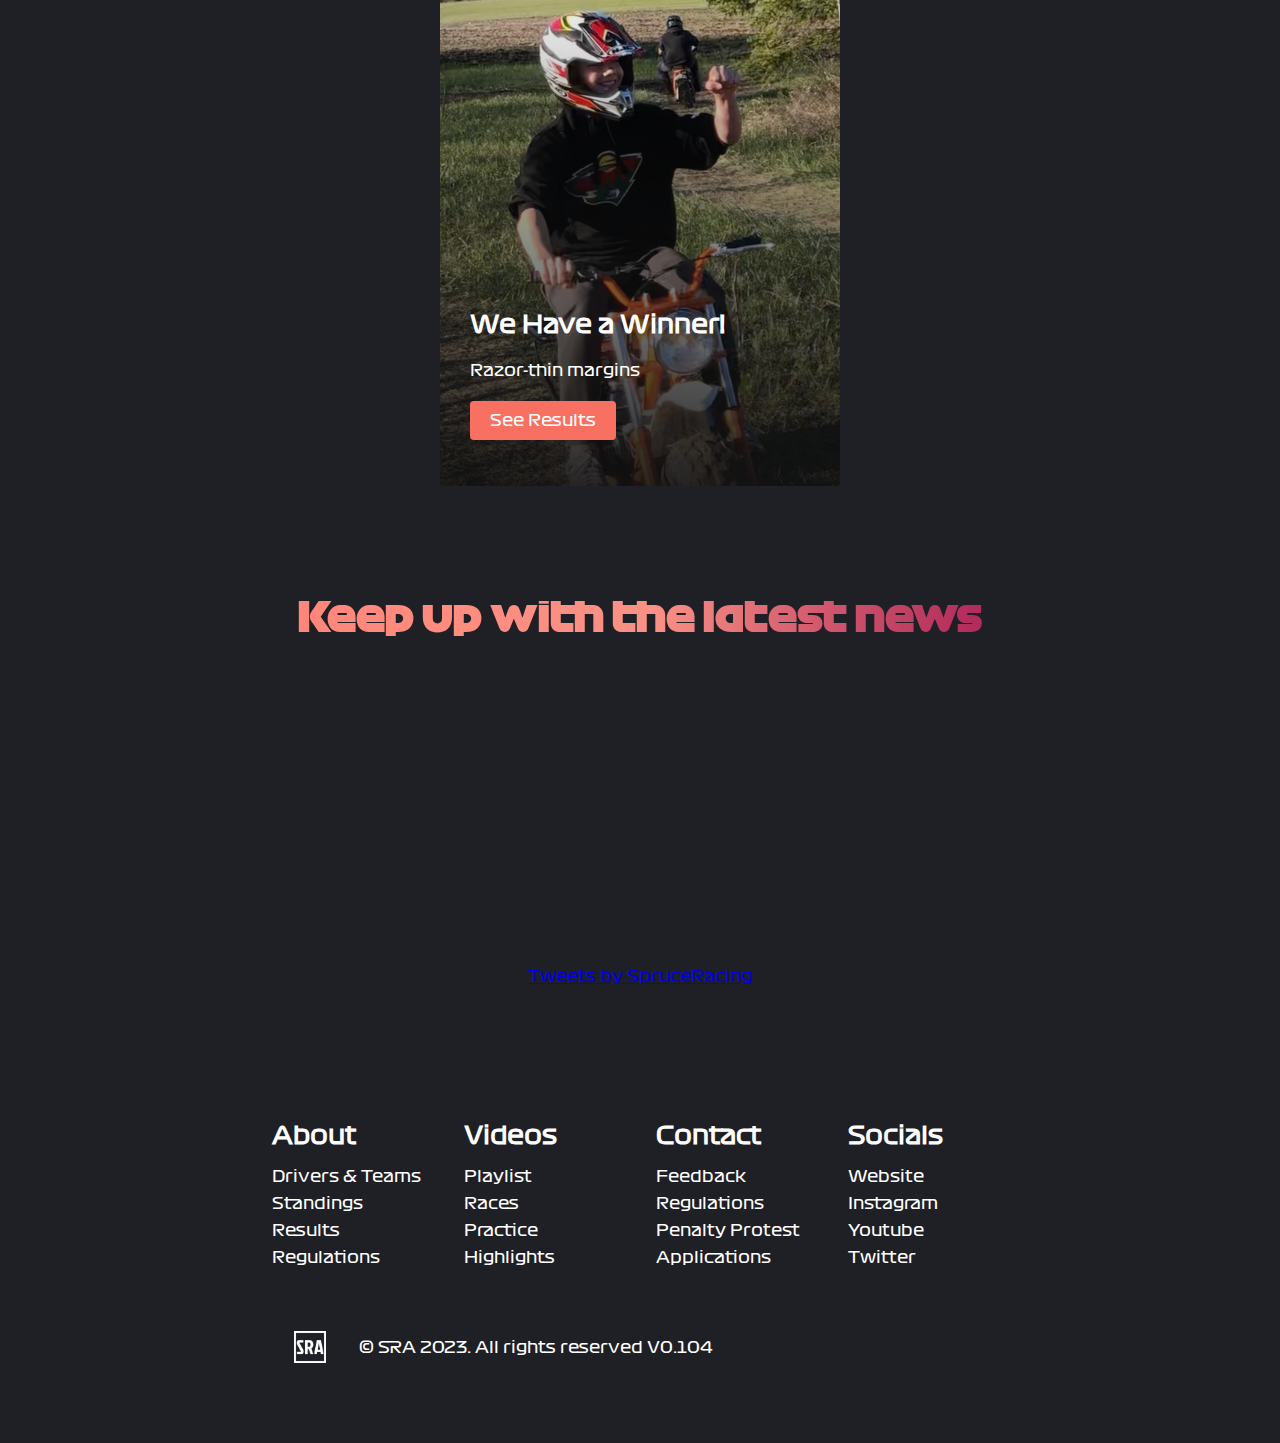
==== commit 7ba23a5c: "code cleanup and separation" ====
--- a/index.html
+++ b/index.html
@@ -1,180 +1,96 @@
 <!DOCTYPE html>
 <html lang="en">
-  <head>
-    <meta charset="UTF-8" />
-    <meta name="viewport" content="width=device-width, initial-scale=1.0" />
-    <meta name="theme-color" content="rgb(233, 51, 35)" />
-    <link rel="manifest" href="/manifest.json" />
-    <link rel="icon" type="image/x-icon" href="/images/favicon.001.ico">
-    <title>Mini Bike Racing</title>
-    <link rel="stylesheet" href="styles.css" />
-    <link
-      rel="stylesheet"
-      href="https://use.fontawesome.com/releases/v5.14.0/css/all.css"
-      integrity="sha384-HzLeBuhoNPvSl5KYnjx0BT+WB0QEEqLprO+NBkkk5gbc67FTaL7XIGa2w1L0Xbgc"
-      crossorigin="anonymous"
-    />
-  </head>
-  <body>
-    <!-- Navbar Section -->
-    <nav class="navbar">
-      <div class="navbar__container">
-        <a href="/" id="navbar__logo"
-          ><img src="images/mbrBanner.PNG" style="height: 32px"
-        /></a>
-        <div class="navbar__toggle" id="mobile-menu">
-          <span class="bar"></span> <span class="bar"></span>
-          <span class="bar"></span>
-        </div>
-        <ul class="navbar__menu">
-          <li class="navbar__item">
-            <a href="/" class="navbar__links">Home</a>
-          </li>
-          <li class="navbar__item">
-            <a href="/videos.html" class="navbar__links">Videos</a>
-          </li>
-          <li class="navbar__item">
-            <a href="/" class="navbar__links">Standings</a>
-          </li>
-          <li class="navbar__item">
-            <a href="/" class="navbar__links">Results</a>
-          </li>
-          <li class="navbar__item">
-            <a href="/" class="navbar__links">Drivers & Teams</a>
-          </li>
-        </ul>
+
+<head>
+  <!-- PWA -->
+  <link rel="manifest" href="/manifest.json" />
+  <link rel="icon" type="image/x-icon" href="/images/favicon.001.ico?" />
+
+  <!-- Head -->
+  <script src="https://ajax.googleapis.com/ajax/libs/jquery/3.2.1/jquery.min.js"></script>
+  <script>
+    $.get("head.html", function (data) {
+      $("#head").replaceWith(data);
+    });
+  </script>
+  <div id="head"></div>
+
+  <!-- Style -->
+  <link rel="stylesheet" href="index.css" />
+
+  <title>Mini Bike Racing</title>
+</head>
+
+<body>
+  <!-- Navbar Section -->
+  <div id="header"></div>
+
+  <!-- Hero Section -->
+  <div class="main">
+    <div class="main__container">
+      <div class="main__content">
+        <h1>MINI BIKE</h1>
+        <h2>RACING</h2>
+        <p>See what makes the difference</p>
+        <button class="main__btn"><a href="#">Drivers & Teams</a></button>
       </div>
-    </nav>
+      <div class="main__img--container">
+        <img id="main__img" src="images/Layer 0.png" />
+      </div>
+    </div>
+  </div>
 
-    <!-- Hero Section -->
-    <div class="main">
-      <div class="main__container">
-        <div class="main__content">
-          <h1>MINI BIKE</h1>
-          <h2>RACING</h2>
-          <p>See what makes the difference</p>
-          <button class="main__btn"><a href="#">Drivers & Teams</a></button>
-        </div>
-        <div class="main__img--container">
-          <img id="main__img" src="images/Layer 0.png" />
-        </div>
+  <!-- Services Section -->
+  <div class="services">
+    <h1>Find out what the hype is about</h1>
+    <div class="services__container">
+      <div class="services__card">
+        <h2>Experience the Thrill</h2>
+        <p>High-intensity racing</p>
+        <button onclick="location.href='/videos.html'">Watch Races</button>
+      </div>
+      <div class="services__card">
+        <h2>Who's Got the Lead?</h2>
+        <p>Consistency Is Key</p>
+        <button>Check Standings</button>
+      </div>
+      <div class="services__card">
+        <h2>We Have a Winner!</h2>
+        <p>Razor-thin margins</p>
+        <button>See Results</button>
+      </div>
+    </div>
+  </div>
+
+  <!-- Social Section -->
+  <div class="socials">
+    <h1>Keep up with the latest news</h1>
+    <div class="social__container">
+      <div class="socials__card">
+        <iframe class="preview"
+          src="https://www.youtube.com/embed?listType=playlist&list=UU7q4B9eYAi0Mel7xm62YcnQ&autoplay=1&mute=1&modestbranding=1&rel=0&controls=0"
+          frameBorder="0"></iframe>
+        <iframe class="preview"
+          src="https://www.youtube.com/embed?listType=playlist&list=UU7q4B9eYAi0Mel7xm62YcnQ&index=2&autoplay=1&mute=1&modestbranding=1&rel=0&controls=0"
+          frameBorder="0"></iframe>
+        <iframe class="preview"
+          src="https://www.youtube.com/embed?listType=playlist&list=UU7q4B9eYAi0Mel7xm62YcnQ&index=3&autoplay=1&mute=1&modestbranding=1&rel=0&controls=0"
+          frameBorder="0"></iframe>
+      </div>
+      <div class="socials__card">
+        <figure data-behold-id="Xzd3lpAfRhgJhJ6lMjYd"></figure>
+        <script src="https://w.behold.so/widget.js" type="module"></script>
+      </div>
+      <div class="socials__card">
+        <a class="twitter-timeline" data-width="100vw" data-height="500" data-dnt="true" data-theme="dark"
+          href="https://twitter.com/SpruceRacing?ref_src=twsrc%5Etfw">Tweets by SpruceRacing</a>
+        <script async src="https://platform.twitter.com/widgets.js" charset="utf-8"></script>
       </div>
     </div>
 
-    <!-- Services Section -->
-    <div class="services">
-      <h1>Find out what the hype is about</h1>
-      <div class="services__container">
-        <div class="services__card">
-          <h2>Experience the Thrill</h2>
-          <p>High-intensity racing</p>
-          <button onclick="location.href='/videos.html'">Watch Races</button>
-        </div>
-        <div class="services__card">
-          <h2>Who's Got the Lead?</h2>
-          <p>Consistency Is Key</p>
-          <button>Check Standings</button>
-        </div>
-        <div class="services__card">
-          <h2>We Have a Winner!</h2>
-          <p>Razor-thin margins</p>
-          <button>See Results</button>
-        </div>
-      </div>
-    </div>
+    <!-- Footer Section -->
+    <div id="footer"></div>
+    <script src="script.js"></script>
+</body>
 
-    <!-- Social Section -->
-    <div class="socials">
-      <h1>Keep up with the latest news</h1>
-      <div class="social__container">
-        <div class="socials__card">
-          <iframe src="https://www.youtube.com/embed?listType=playlist&list=UU7q4B9eYAi0Mel7xm62YcnQ&autoplay=1&mute=1&modestbranding=1&rel=0&controls=0" frameBorder="0"></iframe>
-          <iframe src="https://www.youtube.com/embed?listType=playlist&list=UU7q4B9eYAi0Mel7xm62YcnQ&index=2&autoplay=1&mute=1&modestbranding=1&rel=0&controls=0" frameBorder="0"></iframe>
-          <iframe src="https://www.youtube.com/embed?listType=playlist&list=UU7q4B9eYAi0Mel7xm62YcnQ&index=3&autoplay=1&mute=1&modestbranding=1&rel=0&controls=0" frameBorder="0"></iframe>
-        </div>
-        <div class="socials__card">
-          <figure data-behold-id="Xzd3lpAfRhgJhJ6lMjYd"></figure>
-          <script src="https://w.behold.so/widget.js" type="module"></script>
-        </div>
-        <div class="socials__card">
-          <a class="twitter-timeline" data-width="100vw" data-height="500" data-dnt="true" data-theme="dark" href="https://twitter.com/SpruceRacing?ref_src=twsrc%5Etfw">Tweets by SpruceRacing</a>
-          <script async src="https://platform.twitter.com/widgets.js" charset="utf-8"></script>
-        </div>
-      </div>
-
-    <!-- Footer Section -->
-    <div class="footer__container">
-      <div class="footer__links">
-        <div class="footer__link--wrapper">
-          <div class="footer__link--items">
-            <h2>About</h2>
-            <a href="/">Drivers & Teams</a> <a href="/">Standings</a>
-            <a href="/">Results</a> <a href="/">Regulations</a>
-          </div>
-          <div class="footer__link--items">
-            <h2>Videos</h2>
-            <a href="/videos.html">Playlist</a> <a href="/videos.html">Races</a>
-            <a href="/videos.html">Practice</a> <a href="/videos.html">Highlights</a>
-          </div>
-        </div>
-        <div class="footer__link--wrapper">
-          <div class="footer__link--items">
-            <h2>Contact</h2>
-            <a href="/">Feedback</a> <a href="/">Regulations</a>
-            <a href="/">Penalty Protest</a> <a href="/">Applications</a>
-          </div>
-          <div class="footer__link--items">
-            <h2>Socials</h2>
-            <a href="/">Website</a> <a href="https://instagram.com/spruceracing?igshid=YmMyMTA2M2Y=">Instagram</a>
-            <a href="https://youtube.com/@sprucembr">Youtube</a> <a href="https://twitter.com/SpruceRacing?s=20&t=qeqcT5vOuWGnWf9o6OE4_g">Twitter</a>
-          </div>
-        </div>
-      </div>
-      <section class="social__media">
-        <div class="social__media--wrap">
-          <div class="footer__logo">
-            <a href="/" id="footer__logo"
-              ><img src="images/sraFooter.PNG" style="height: 32px"
-            /></a>
-          </div>
-          <p class="website__rights">© SRA 2023. All rights reserved V0.103</p>
-          <div class="social__icons">
-            <a
-              class="social__icon--link"
-              href="/"
-              target="_blank"
-              aria-label="Safari"
-            >
-              <i class="fab fa-safari"></i>
-            </a>
-            <a
-              class="social__icon--link"
-              href="/"
-              target="_blank"
-              aria-label="Instagram"
-            >
-              <i class="fab fa-instagram"></i>
-            </a>
-            <a
-              class="social__icon--link"
-              href="/"
-              target="_blank"
-              aria-label="Youtube"
-            >
-              <i class="fab fa-youtube"></i>
-            </a>
-            <a
-              class="social__icon--link"
-              href="/"
-              target="_blank"
-              aria-label="Twitter"
-            >
-              <i class="fab fa-twitter"></i>
-            </a>
-          </div>
-        </div>
-      </section>
-    </div>
-    <script src="app.js"></script>
-  </body>
-</html>
+</html>--- a/index.css
+++ b/index.css
@@ -0,0 +1,243 @@
+/* -------------------------------------------------- Services Section */
+.services {
+  background: rgb(31, 31, 38);
+  display: flex;
+  flex-direction: column;
+  justify-content: center;
+  align-items: center;
+  height: 100%;
+}
+
+.services h1 {
+  background-color: #ff8177;
+  background-image: linear-gradient(
+    to right,
+    #ff8177 0%,
+    #ff867a 0%,
+    #ff8c7f 21%,
+    #f99185 52%,
+    #cf556c 78%,
+    #b12a5b 100%
+  );
+  background-size: 100%;
+  -webkit-background-clip: text;
+  -moz-background-clip: text;
+  -webkit-text-fill-color: transparent;
+  -moz-text-fill-color: transparent;
+  margin: 10vh 2.5vw;
+  /* margin-top: 10vh;
+    margin-bottom: 5rem; */
+  font-size: 2.5rem;
+  text-align: center;
+}
+
+.services__container {
+  display: flex;
+  justify-content: center;
+  flex-wrap: wrap;
+}
+
+.services__card {
+  margin: 1rem;
+  height: 525px;
+  width: 400px;
+  border-radius: 4px;
+  background-image: linear-gradient(
+      to bottom,
+      rgba(0, 0, 0, 0) 0%,
+      rgba(17, 17, 17, 0.6) 100%
+    ),
+    url("images/File13.jpg");
+  background-size: cover;
+  position: relative;
+  color: white;
+  transform: scale(1);
+  transition: 0.2s ease-out;
+}
+
+.services__card:before {
+  opacity: 0.2;
+}
+
+.services__card:nth-child(2) {
+  background-image: linear-gradient(
+      to bottom,
+      rgba(0, 0, 0, 0) 0%,
+      rgba(17, 17, 17, 0.9) 100%
+    ),
+    url("images/File14.jpg");
+}
+
+.services__card:nth-child(3) {
+  background-image: linear-gradient(
+      to bottom,
+      rgba(0, 0, 0, 0) 0%,
+      rgba(17, 17, 17, 0.9) 100%
+    ),
+    url("images/File16.jpg");
+}
+
+.services__card h2 {
+  position: absolute;
+  top: 350px;
+  left: 30px;
+}
+
+.services__card p {
+  position: absolute;
+  top: 400px;
+  left: 30px;
+}
+
+.services__card button {
+  color: white;
+  padding: 10px 20px;
+  border: none;
+  outline: none;
+  border-radius: 4px;
+  background: #f77062;
+  position: absolute;
+  top: 440px;
+  left: 30px;
+  font-size: 1rem;
+}
+
+.services__card button:hover {
+  cursor: pointer;
+}
+
+.services__card:hover {
+  transform: scale(1.075);
+  transition: 0.2s ease-in;
+  cursor: pointer;
+}
+
+/* -------------------------------------------------- Mobile Responsive */
+@media screen and (max-width: 960px) {
+  /* .services {
+      height: 1600px;
+    } */
+
+  .services h1 {
+    font-size: 2rem;
+    /* margin-top: 12rem; */
+  }
+}
+
+@media screen and (max-width: 480px) {
+  /* .services {
+      height: 1400px;
+    } */
+
+  .services h1 {
+    font-size: 1.2rem;
+  }
+
+  .services__card {
+    width: 300px;
+  }
+  .services__container h2 {
+    margin-top: -1rem;
+  }
+}
+
+/* -------------------------------------------------- Socials Section */
+.socials {
+  background: rgb(31, 31, 38);
+  display: flex;
+  flex-direction: column;
+  justify-content: center;
+  align-items: center;
+  height: 100%;
+}
+
+.socials h1 {
+  background-color: #ff8177;
+  background-image: linear-gradient(
+    to right,
+    #ff8177 0%,
+    #ff867a 0%,
+    #ff8c7f 21%,
+    #f99185 52%,
+    #cf556c 78%,
+    #b12a5b 100%
+  );
+  background-size: 100%;
+  -webkit-background-clip: text;
+  -moz-background-clip: text;
+  -webkit-text-fill-color: transparent;
+  -moz-text-fill-color: transparent;
+  margin: 10vh 2.5vw 5vh;
+  /* margin-top: 10vh;
+    margin-bottom: 5rem; */
+  font-size: 2.5rem;
+  text-align: center;
+}
+
+.socials__container {
+  display: flex;
+  justify-content: center;
+  flex-wrap: wrap;
+}
+
+.socials__card {
+  text-align: center;
+  margin: 2.5rem 1rem;
+  height: 100%;
+  width: 85vw;
+  border-radius: 4px;
+  position: relative;
+}
+
+.socials__card h2 {
+  position: absolute;
+  top: 350px;
+  left: 30px;
+}
+
+.socials__card p {
+  position: absolute;
+  top: 400px;
+  left: 30px;
+}
+
+@media screen and (max-width: 960px) {
+  /* .socials {
+      height: 1600px;
+    } */
+
+  .socials h1 {
+    font-size: 2rem;
+    /* margin-top: 12rem; */
+  }
+}
+
+@media screen and (max-width: 480px) {
+  /* .socials {
+      height: 50vh;
+    } */
+
+  .socials h1 {
+    font-size: 1.2rem;
+  }
+
+  .socials__card {
+    width: 90vw;
+  }
+}
+
+iframe {
+  margin: 1vh 0.5vw;
+  border-radius: 4px;
+  aspect-ratio: 16/9;
+  /* width: 20rem; */
+}
+
+.preview {
+  width: 20rem;
+}
+
+.twitter-timeline {
+  display: flex;
+  justify-content: center;
+}
